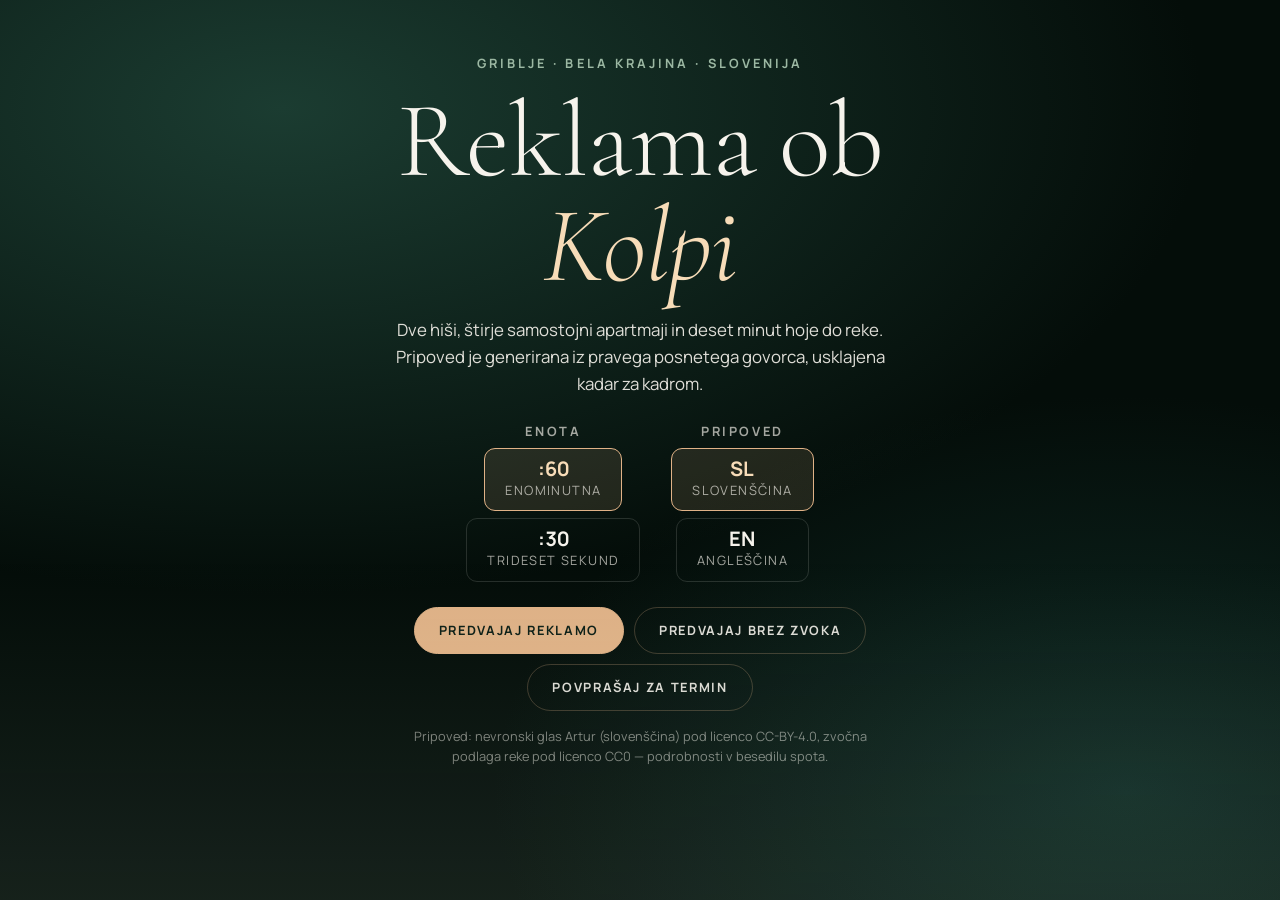
==== zgodba.html @ 3177053d "Začetni posnetek strani in filmskega reza Stran in rez sta doslej obstajala samo na disku, brez možn" ====
<!doctype html>
<html lang="sl">
<head>
<meta charset="utf-8">
<meta name="viewport" content="width=device-width,initial-scale=1,viewport-fit=cover">
<title>River Kolpa Apartments — reklama ob Kolpi</title>
<meta name="description" content="Filmska reklama z glasovno pripovedjo: dve hiši v Gribljah, štirje samostojni apartmaji in reka Kolpa. Predvaja se iz istega časovnega lista kot izreženi MP4.">
<meta name="theme-color" content="#040d09">
<meta name="color-scheme" content="dark">
<meta name="author" content="Majda Pezdirc">
<meta property="og:type" content="website">
<meta property="og:site_name" content="River Kolpa Apartments">
<meta property="og:locale" content="sl_SI">
<meta property="og:title" content="Reklama ob Kolpi — dve hiši, štirje apartmaji">
<meta property="og:description" content="Filmska reklama z glasovno pripovedjo, usklajena kadar za kadrom. Isti časovni list kot izreženi MP4.">
<meta property="og:image" content="/assets/deljena-1200x630.jpg">
<meta property="og:image:width" content="1200">
<meta property="og:image:height" content="630">
<meta property="og:image:alt" content="Travnik z lesenimi ležalniki pred hišo v Gribljah, v ozadju bregovi Bele krajine.">
<meta name="twitter:card" content="summary_large_image">
<link rel="icon" href="data:image/svg+xml,%3Csvg xmlns='http://www.w3.org/2000/svg' viewBox='0 0 32 32'%3E%3Crect width='32' height='32' rx='7' fill='%23040d09'/%3E%3Cpath d='M4 20c4-4 6 2 10-2s6 2 10-2 4 2 4 0' stroke='%23e0b287' stroke-width='2.4' fill='none' stroke-linecap='round'/%3E%3Cpath d='M4 26c4-4 6 2 10-2s6 2 10-2 4 2 4 0' stroke='%237f9b85' stroke-width='2.4' fill='none' stroke-linecap='round'/%3e%3c/svg%3E">
<link rel="preload" href="fonts/manrope-latin-938c6e80.woff2" as="font" type="font/woff2" crossorigin>
<link rel="preload" href="fonts/cormorant-garamond-latin-c47ff128.woff2" as="font" type="font/woff2" crossorigin>
<link rel="preload" as="image" href="assets/poster.webp" fetchpriority="high">
<link rel="stylesheet" href="fonts.css">
<link rel="stylesheet" href="zgodba.css">
</head>
<body>
<a class="skip" href="#transport">Preskoči na upravljanje predvajanja</a>

<!-- PLATNO: vsi kadri ene enote so zloženi drug nad drugim; ura jih razkriva z rezom. -->
<div class="platno" id="platno" aria-hidden="true"></div>

<div class="zrno" id="zrno" aria-hidden="true"></div>
<div class="crni" id="crni" aria-hidden="true"></div>
<div class="reznica" id="reznica" aria-hidden="true">
  <svg viewBox="0 0 22 44" preserveAspectRatio="none" focusable="false">
    <path d="M11 0v44" stroke="currentColor" stroke-width="1.2" opacity=".55"/>
    <path d="M11 8c-5 3-5 7 0 10s5 7 0 10" stroke="currentColor" stroke-width="2" fill="none" stroke-linecap="round"/>
  </svg>
</div>

<!-- VARNOSTNE ČRTICE: kot na monitorski mizi — naslovna in akcijska varna cona. -->
<div class="varnost" id="varnost" aria-hidden="true">
  <span class="v-naslov"></span><span class="v-akcija"></span>
  <b class="v-oznaka v-z">naslovna cona</b><b class="v-oznaka v-s">akcijska cona</b>
</div>

<header class="klapa" id="klapa">
  <span class="klapa-značka" aria-hidden="true">
    <svg viewBox="0 0 32 32" fill="none"><path d="M2 21c4-4 6 2 10-2s6 2 10-2 6 2 8 0" stroke="currentColor" stroke-width="2" stroke-linecap="round"/><path d="M2 27c4-4 6 2 10-2s6 2 10-2 6 2 8 0" stroke="currentColor" stroke-width="2" stroke-linecap="round" opacity=".5"/><path d="M16 3l4.5 9h-9L16 3z" fill="currentColor" opacity=".9"/></svg>
  </span>
  <span class="klapa-t">RKA · <i id="klapa-delo">reklama ob Kolpi</i></span>
  <span class="klapa-meta"><b id="klapa-kader">k01</b><span id="klapa-stevec">/22</span> · <b id="klapa-pog">Voda</b> · <span id="klapa-ura">00:00:00:00</span></span>
  <a class="klapa-dom" href="index.html">‹ Na spletno stran</a>
</header>

<main class="napisi" id="napisi" aria-live="off"></main>

<!-- Pripoved je zvočna, naslovi pa jezikovno slepi. Zato je tu pravi
     <track kind="captions"> iz istih datotek .vtt, iz katerih je podnapis zapečen v
     izvožene spotte. Vidna crta riše iste cue-je, a le, kadar si jo obiskovalec
     zaželi. -->
<p class="podnapis" id="podnapis" aria-live="polite" aria-atomic="true"></p>
<audio id="zvok" preload="auto">
  <track id="podnapisSled" kind="captions" label="Slovenščina" srclang="sl">
</audio>

<nav class="transport" id="transport" aria-label="Upravljanje predvajanja">
  <div class="tp-skupina">
    <button class="tp tp-gl" id="gumbUstavi" aria-label="Ustavi predvajanje">
      <svg viewBox="0 0 24 24" fill="none" aria-hidden="true"><path d="M8 5h3v14H8zM13 5h3v14h-3z" fill="currentColor"/></svg>
    </button>
    <button class="tp" id="gumbNazaj" aria-label="Prejšnji kader"><svg viewBox="0 0 24 24" fill="none" aria-hidden="true"><path d="M18 6l-8 6 8 6V6zM7 6v12" stroke="currentColor" stroke-width="1.8" stroke-linejoin="round"/></svg></button>
    <button class="tp" id="gumbNaprej" aria-label="Naslednji kader"><svg viewBox="0 0 24 24" fill="none" aria-hidden="true"><path d="M6 6l8 6-8 6V6zM17 6v12" stroke="currentColor" stroke-width="1.8" stroke-linejoin="round"/></svg></button>
  </div>

  <div class="trak" id="trak" role="slider" tabindex="0" aria-label="Časovna premica"
       aria-valuemin="0" aria-valuemax="60" aria-valuenow="0" aria-valuetext="0 sekund od 60">
    <div class="trak-polje"><i class="trak-zapolni" id="trakZapolni"></i><i class="trak-kaza" id="trakKaza"></i></div>
    <div class="trak-zobi" id="trakZobi" aria-hidden="true"></div>
  </div>

  <span class="tp-cas" id="tpCas">00:00 / 01:00</span>

  <div class="tp-skupina" role="group" aria-label="Različica spota">
    <button class="tp tp-izb" id="gumb60" aria-pressed="true">:60</button>
    <button class="tp tp-izb" id="gumb30" aria-pressed="false">:30</button>
    <button class="tp tp-izb" id="gumbJezik" aria-pressed="true" title="Jezik pripovedi">SL</button>
    <button class="tp tp-izb" id="gumbZvuk" aria-pressed="true" title="Pripoved in zvočna podlaga">Zvok</button>
  </div>

  <div class="tp-skupina" role="group" aria-label="Pogled">
    <button class="tp tp-bes" id="gumbTekst">Besedilo</button>
    <button class="tp tp-bes" id="gumbPodnapisi" aria-pressed="false">Podnapisi</button>
    <button class="tp tp-bes" id="gumbVarnost" aria-pressed="false">Varna cona</button>
    <button class="tp tp-bes" id="gumbCelost" aria-label="Celozaslonski način">Cel zaslon</button>
  </div>
</nav>

<p class="tipka" id="tipka" aria-hidden="true">presledek predvajaj · ← → kader · , . enota · F cel zaslon · T besedilo · P podnapisi · V varna cona</p>

<!-- VRATA: brskalnik prepove samodejno predvajanje s zvokom, zato se film začne na dotik. -->
<section class="vrata" id="vrata">
  <div class="v-notranji">
    <p class="vr-eyebrow">Griblje · Bela krajina · Slovenija</p>
    <h1 class="vr-naslov">Reklama ob <em>Kolpi</em></h1>
    <p class="vr-lede">Dve hiši, štirje samostojni apartmaji in deset minut hoje do reke.
      Pripoved je generirana iz pravega posnetega govorca, usklajena kadar za kadrom.</p>
    <div class="vr-izb">
      <div class="vr-skupina" role="group" aria-label="Dolžina reklame">
        <span class="vr-oznaka">Enota</span>
        <button class="vr-gumb" id="v60" aria-pressed="true"><b>:60</b><i>Enominutna</i></button>
        <button class="vr-gumb" id="v30" aria-pressed="false"><b>:30</b><i>Trideset sekund</i></button>
      </div>
      <div class="vr-skupina" role="group" aria-label="Jezik pripovedi">
        <span class="vr-oznaka">Pripoved</span>
        <button class="vr-gumb" id="vSl" aria-pressed="true"><b>SL</b><i>Slovenščina</i></button>
        <button class="vr-gumb" id="vEn" aria-pressed="false"><b>EN</b><i>Angleščina</i></button>
      </div>
    </div>
    <div class="vr-ukazi">
      <button class="gumb gumb-polni" id="vPredvajaj">Predvajaj reklamo</button>
      <button class="gumb" id="vBrezZvoka">Predvajaj brez zvoka</button>
      <a class="gumb" href="index.html">Povprašaj za termin</a>
    </div>
    <!-- Kadri, ura in zvok pridejo iz zgodba.js: brez JavaScripta gumbi molčijo.
         To je treba povedati, sicer stran deluje kot pokvarjena, ne kot nedostopna. -->
    <noscript><p class="vr-opomba">Reklamo zažene JavaScript, zato gumbi brez njega
      ne odzivajo. Podatki o hišah in kontakt so na
      <a href="index.html">glavni strani</a>.</p></noscript>
    <p class="vr-opomba" id="vOpomba">Pripoved: nevronski glas Artur (slovenščina) pod licenco CC-BY-4.0,
      zvočna podlaga reke pod licenco CC0 — podrobnosti v besedilu spota.</p>
  </div>
</section>

<!-- BESEDILO: filmski list v berljivi obliki — zamenja celoten pogled, ne leži čez njega. -->
<section class="besedilo" id="besedilo" hidden>
  <button class="back" id="gumbNazajFilm">‹ Nazaj na film</button>
  <div class="bes-notranji" id="besNotranji"></div>
</section>

<!-- ZAKLJUČEK: ko se enota konča, film zamenja končna plošča — ostane številka. -->
<section class="konec" id="konec" hidden>
  <div class="k-notranji">
    <p class="k-one" id="kOne">Konec enominutne reklame. Ostane številka.</p>
    <p class="k-blagovna">River Kolpa Apartments</p>
    <a class="k-tel" id="kTel" href="tel:+38640858732">040 858 732</a>
    <p class="k-pod">Griblje 70 · Griblje 30 b · neposredno brez provizije</p>
    <div class="k-cta">
      <button class="gumb gumb-polni" id="kPonovi">Predvajaj znova</button>
      <a class="gumb" href="index.html">Povprašaj za termin</a>
      <button class="gumb" id="kBesedilo">Besedilo spota</button>
    </div>
  </div>
</section>

<script src="zgodba.js"></script>
</body>
</html>
---- fonts.css ----
@font-face{font-family:"Cormorant Garamond";font-style:italic;font-weight:300 700;font-display:swap;src:url("fonts/cormorant-garamond-it-latin-ext-61d59919.woff2") format("woff2");unicode-range:U+0100-02BA, U+02BD-02C5, U+02C7-02CC, U+02CE-02D7, U+02DD-02FF, U+0304, U+0308, U+0329, U+1D00-1DBF, U+1E00-1E9F, U+1EF2-1EFF, U+2020, U+20A0-20AB, U+20AD-20C4, U+2113, U+2C60-2C7F, U+A720-A7FF;}
@font-face{font-family:"Cormorant Garamond";font-style:italic;font-weight:300 700;font-display:swap;src:url("fonts/cormorant-garamond-it-latin-3e2c4175.woff2") format("woff2");unicode-range:U+0000-00FF, U+0131, U+0152-0153, U+02BB-02BC, U+02C6, U+02DA, U+02DC, U+0304, U+0308, U+0329, U+2000-206F, U+20AC, U+2122, U+2191, U+2193, U+2212, U+2215, U+FEFF, U+FFFD;}
@font-face{font-family:"Cormorant Garamond";font-style:normal;font-weight:300 700;font-display:swap;src:url("fonts/cormorant-garamond-latin-ext-acc46a2a.woff2") format("woff2");unicode-range:U+0100-02BA, U+02BD-02C5, U+02C7-02CC, U+02CE-02D7, U+02DD-02FF, U+0304, U+0308, U+0329, U+1D00-1DBF, U+1E00-1E9F, U+1EF2-1EFF, U+2020, U+20A0-20AB, U+20AD-20C4, U+2113, U+2C60-2C7F, U+A720-A7FF;}
@font-face{font-family:"Cormorant Garamond";font-style:normal;font-weight:300 700;font-display:swap;src:url("fonts/cormorant-garamond-latin-c47ff128.woff2") format("woff2");unicode-range:U+0000-00FF, U+0131, U+0152-0153, U+02BB-02BC, U+02C6, U+02DA, U+02DC, U+0304, U+0308, U+0329, U+2000-206F, U+20AC, U+2122, U+2191, U+2193, U+2212, U+2215, U+FEFF, U+FFFD;}
@font-face{font-family:"Manrope";font-style:normal;font-weight:300 700;font-display:swap;src:url("fonts/manrope-latin-ext-6d36d5bd.woff2") format("woff2");unicode-range:U+0100-02BA, U+02BD-02C5, U+02C7-02CC, U+02CE-02D7, U+02DD-02FF, U+0304, U+0308, U+0329, U+1D00-1DBF, U+1E00-1E9F, U+1EF2-1EFF, U+2020, U+20A0-20AB, U+20AD-20C4, U+2113, U+2C60-2C7F, U+A720-A7FF;}
@font-face{font-family:"Manrope";font-style:normal;font-weight:300 700;font-display:swap;src:url("fonts/manrope-latin-938c6e80.woff2") format("woff2");unicode-range:U+0000-00FF, U+0131, U+0152-0153, U+02BB-02BC, U+02C6, U+02DA, U+02DC, U+0304, U+0308, U+0329, U+2000-206F, U+20AC, U+2122, U+2191, U+2193, U+2212, U+2215, U+FEFF, U+FFFD;}
---- zgodba.css ----
/* River Kolpa Apartments — filmska platna.
   Pravila, ki držijo celotno datoteko:
   1. Zaslon se ne drsi. Vse je na eni strani, zloženo v plasti.
   2. Temni plasti samo toliko, kolikor jih potrebuje besedilo — ne več.
   3. En sam odločen gest: rez, ki se pripelje z vodno črto. Vse ostalo je tiho. */

:root{
  --ink:#040d09; --pine:#0f2a24; --moss:#1b3c31;
  --sage:#9cb8a3; --sand:#e0b287; --sand-hi:#f7dcb8; --paper:#f4efe6;
  --tx:#f6f3ec; --tx-dim:rgba(246,243,236,.9); --tx-faint:rgba(246,243,236,.66);
  --line:rgba(224,178,135,.26); --line-soft:rgba(246,243,236,.14);
  --r:13px;
  /* tipografija platna: naslov veže se na višino zaslona, ne le na širino */
  --t-naslov:clamp(21px, min(4.1vw, 8.4svh), 62px);
  --t-pod:clamp(12px, min(1.32vw, 2.5svh), 19px);
  --t-ozn:clamp(9.5px, min(1vw, 1.9svh), 13px);
  --rob-x:clamp(18px, 4.6vw, 76px);
  /* Naslovi morajo stati znotraj naslovne varne cone (10 % z vsake strani),
     chrome (klapa, transport) sme biti bližje robu. */
  --rob-t:clamp(18px, 10vw, 170px);
  --rob-z:clamp(30px, 5svh, 62px);
  --rob-s:clamp(58px, 11.4svh, 132px);
  --senca:0 2px 22px rgba(0,0,0,.55);
  --bladjenje:.42s cubic-bezier(.22,.61,.36,1);
}

*,*::before,*::after{box-sizing:border-box}
html,body{height:100%;margin:0}
html{overflow:hidden}
body{
  background:var(--ink); color:var(--tx); overflow:hidden; overscroll-behavior:none;
  font:400 clamp(13px,.94vw,16px)/1.5 Manrope,"Segoe UI",system-ui,sans-serif;
  -webkit-font-smoothing:antialiased; text-rendering:optimizeLegibility;
}
img,video{display:block;border:0}
button{font:inherit;color:inherit;background:none;border:0;padding:0;cursor:pointer}
a{color:inherit;text-decoration:none}
h1,h2,h3,p,ul,figure{margin:0}
ul{padding:0;list-style:none}
:focus-visible{outline:2px solid var(--sand);outline-offset:3px;border-radius:6px}
[hidden]{display:none !important}

.skip{position:absolute;width:1px;height:1px;overflow:hidden;clip-path:inset(50%)}
.skip:focus{position:fixed;top:12px;left:12px;width:auto;height:auto;clip-path:none;z-index:120;
  background:var(--sand);color:#10241b;padding:10px 16px;border-radius:99px;font-weight:700}

/* ---------- PLATNO ---------- */
.platno{position:fixed;inset:0;background:#020805;overflow:hidden}
.kader{position:absolute;inset:0;overflow:hidden;clip-path:inset(0 100% 0 0);
  transform:translateZ(0);will-change:clip-path;background:#020805}
.kader.vidno{clip-path:inset(0 0 0 0)}
.kader.skrit{visibility:hidden}
.k-v{position:absolute;inset:-8%;width:116%;height:116%;will-change:transform}
.k-v img,.k-v video{width:100%;height:100%;object-fit:cover}
/* barva kadra: rahlo toplejša, da se ne zdi zaslona iz nadzorne mize */
.k-v::after{content:"";position:absolute;inset:0;
  background:radial-gradient(120% 92% at 50% 42%,rgba(255,214,164,.06),transparent 62%);
  mix-blend-mode:screen}
/* en sam zatemnitev: spodaj in na levi, kjer stoji besedilo */
.kader::before{content:"";position:absolute;inset:0;z-index:2;pointer-events:none;
  background:linear-gradient(to top,rgba(3,10,7,.80) 0%,rgba(3,10,7,.44) 22%,
    rgba(3,10,7,0) 46%),linear-gradient(to right,rgba(3,10,7,.44),rgba(3,10,7,0) 46%)}
.kader.sid-desno::before{background:linear-gradient(to top,rgba(3,10,7,.80) 0%,rgba(3,10,7,.44) 22%,
    rgba(3,10,7,0) 46%),linear-gradient(to left,rgba(3,10,7,.44),rgba(3,10,7,0) 46%)}
.kader.sid-sredini::before{background:radial-gradient(120% 100% at 50% 50%,
    rgba(3,10,7,.30) 8%,rgba(3,10,7,.72) 78%)}
/* končna plošča je že sama zatemnjena; dodatna plast bi jo udrla */
.kader.zakljucek::before{display:none}

/* ---------- ZAKLJUČNA PLOŠČA KADRA (zunanja, brez fotografije) ---------- */
.k-konec{position:absolute;inset:0;display:grid;place-content:center;gap:clamp(10px,2svh,22px);
  padding:var(--rob-z) var(--rob-x);text-align:center;
  background:
    radial-gradient(110% 80% at 50% 8%,rgba(27,60,49,.9),transparent 70%),
    linear-gradient(180deg,#061410,#020805 70%)}
.k-konec .k-one-b{font:700 clamp(30px,min(6.6vw,13svh),96px)/1 Manrope;
  color:var(--tx);letter-spacing:-.02em;font-variant-numeric:tabular-nums}
.k-konec .k-one-t{font:300 italic clamp(22px,min(3.4vw,7svh),52px)/1.15 "Cormorant Garamond",Georgia,serif;
  color:var(--sand-hi);letter-spacing:.005em}
.k-konec .k-one-govor{font:300 italic clamp(15px,min(1.9vw,3.6svh),26px)/1.3 "Cormorant Garamond",Georgia,serif;
  color:var(--sage);max-width:34ch;margin-inline:auto}
.k-konec .k-one-p{font-size:var(--t-pod);color:var(--tx-faint);letter-spacing:.03em}
.k-konec ul{display:flex;flex-wrap:wrap;gap:8px 10px;justify-content:center}
.k-konec li{border:1px solid var(--line);border-radius:99px;padding:7px 14px;
  font-size:var(--t-ozn);font-weight:600;letter-spacing:.09em;text-transform:uppercase;color:var(--sand-hi)}

/* ---------- REZ: signatura strani ---------- */
.reznica{position:fixed;top:0;bottom:0;width:26px;left:-40px;z-index:7;pointer-events:none;
  color:var(--sand-hi);opacity:0;filter:drop-shadow(0 0 10px rgba(247,220,184,.5))}
.reznica svg{width:100%;height:100%}
/* črni ugriz ob menjavi poglavja */
.crni{position:fixed;inset:0;z-index:8;background:#020805;opacity:0;pointer-events:none}
/* zrnatost: le toliko, da platno ni videti kot datoteka PNG */
.zrno{position:fixed;inset:-50%;z-index:6;pointer-events:none;opacity:.055;mix-blend-mode:overlay;
  background-image:url("data:image/svg+xml,%3Csvg xmlns='http://www.w3.org/2000/svg' width='140' height='140'%3E%3Cfilter id='n'%3E%3CfeTurbulence type='fractalNoise' baseFrequency='.82' numOctaves='3'/%3E%3C/filter%3E%3Crect width='140' height='140' filter='url(%23n)'/%3E%3C/svg%3E")}

/* ---------- VARNOSTNE ČRTICE ---------- */
.varnost{position:fixed;inset:0;z-index:9;pointer-events:none;opacity:0;transition:opacity .2s}
.varnost.on{opacity:1}
.v-naslov,.v-akcija{position:absolute;border:1px dashed rgba(247,220,184,.5)}
/* Akcijska varna cona je zunanji okvir (93 % x 90 %), naslovna notranji (80 % x 80 %),
   po EBU R 95 — besedilo sme stati samo znotraj naslovne. */
.v-akcija{inset:5% 3.5%;border-color:rgba(156,184,163,.6)}
.v-naslov{inset:10%}
.v-oznaka{position:absolute;left:16%;font:700 10px/1 Manrope;letter-spacing:.16em;
  text-transform:uppercase;color:var(--sand-hi);background:rgba(4,13,9,.72);padding:3px 7px;border-radius:4px}
.v-z{top:calc(10% - 8px)} .v-s{bottom:calc(5% - 9px)}

/* ---------- KLAPA (glava) ---------- */
.klapa{position:fixed;top:0;left:0;right:0;z-index:30;display:flex;align-items:center;
  gap:clamp(10px,1.5vw,22px);padding:clamp(10px,1.7svh,20px) var(--rob-x);
  font-size:var(--t-ozn);letter-spacing:.13em;text-transform:uppercase;font-weight:600;
  background:linear-gradient(to bottom,rgba(2,8,5,.72),rgba(2,8,5,0));color:var(--tx-faint)}
.klapa-značka{width:20px;height:20px;color:var(--sand);flex:none}
.klapa-značka svg{width:100%;height:100%}
.klapa-t{color:var(--tx-dim);white-space:nowrap;overflow:hidden;text-overflow:ellipsis}
.klapa-t i{font-style:normal;color:var(--sand-hi)}
.klapa-meta{margin-left:auto;font-variant-numeric:tabular-nums;color:var(--tx-faint);white-space:nowrap}
.klapa-meta b{color:var(--sand-hi);font-weight:700}
.klapa-dom{border:1px solid var(--line);border-radius:99px;padding:6px 13px;color:var(--tx-dim);
  transition:border-color .2s,color .2s;white-space:nowrap}
.klapa-dom:hover{border-color:var(--sand);color:var(--sand-hi)}

/* ---------- NAPISI (naslovni sloj) ---------- */
.napisi{position:fixed;z-index:20;left:var(--rob-t);right:var(--rob-t);
  bottom:var(--rob-s);pointer-events:none;display:grid}
/* Podnapis se zabrisi iz virtualnega casa v zgodba.js, ne iz CSS prehoda —
   stran in izvozen MP4 morata biti okvir za okvirjem enaka. */
.napis{position:absolute;left:0;right:0;bottom:0;opacity:0;visibility:hidden;
  will-change:opacity,transform}
.napis.vidno{visibility:visible}
.napis.sid-desno{text-align:right}
.napis.sid-sredini{text-align:center}
.n-eyebrow{font-size:var(--t-ozn);font-weight:700;letter-spacing:.2em;text-transform:uppercase;
  color:var(--sand);margin-bottom:clamp(6px,1.2svh,13px);text-shadow:var(--senca)}
.n-naslov{font:300 italic var(--t-naslov)/1.06 "Cormorant Garamond",Georgia,serif;
  color:var(--tx);letter-spacing:.004em;max-width:22ch;text-shadow:var(--senca);
  text-wrap:balance}
.napis.sid-desno .n-naslov{margin-left:auto}
.napis.sid-sredini .n-naslov{margin-inline:auto}
.n-pod{margin-top:clamp(5px,1svh,12px);font-size:var(--t-pod);color:var(--tx-dim);
  letter-spacing:.035em;text-shadow:var(--senca)}
.n-znacke{margin-top:clamp(8px,1.4svh,16px);display:flex;gap:8px;flex-wrap:wrap}
.napis.sid-desno .n-znacke{justify-content:flex-end}
.napis.sid-sredini .n-znacke{justify-content:center}
.n-znacke span{border:1px solid var(--line);border-radius:99px;padding:6px 12px;
  font-size:var(--t-ozn);font-weight:700;letter-spacing:.1em;text-transform:uppercase;
  color:var(--sand-hi);background:rgba(4,13,9,.42);text-shadow:none}
/* Naslov kadra je hkrati podnapis: zasnovan napis in izgovorjena vrstica sta isto
   besedilo, zato zvok in platno ne tekmujeta za pozornost. */

/* ---------- PODNAPISI (dovoljeni, ne samoumevni) ---------- */
/* Crta je opt-in: zasnova spota že ima svoj napis, podnapis pa dodaja besedo za
   besedo, kot jo izgovori pripoved. Ko je prižgan, zasnovani napis skači za eno
   vrsto navzgor, da se ne prekrijeta. */
.podnapis{display:none;position:fixed;z-index:21;left:var(--rob-x);right:var(--rob-x);
  bottom:var(--rob-s);margin-inline:auto;max-width:52ch;pointer-events:none;
  font-size:var(--t-pod);line-height:1.35;letter-spacing:.02em;text-align:center;
  color:var(--tx);text-shadow:var(--senca);text-wrap:balance}
body.podnapisi-on .podnapis{display:block;background:rgba(4,13,9,.72);
  padding:7px 13px;border-radius:7px}
body.podnapisi-on .napisi{bottom:calc(var(--rob-s) + var(--t-pod) * 2.3)}

/* ---------- TRANSPORT ---------- */
.transport{position:fixed;z-index:30;left:0;right:0;bottom:0;display:flex;align-items:center;
  gap:clamp(8px,1.1vw,16px);padding:clamp(9px,1.5svh,16px) var(--rob-x);
  background:linear-gradient(to top,rgba(2,8,5,.88) 40%,rgba(2,8,5,0))}
.tp-skupina{display:flex;align-items:center;gap:6px;flex:none}
.tp{width:34px;height:34px;border-radius:9px;display:grid;place-content:center;flex:none;
  color:var(--tx-dim);border:1px solid transparent;transition:background .18s,color .18s,border-color .18s}
.tp svg{width:19px;height:19px}
.tp:hover{background:rgba(246,243,236,.09);color:var(--tx)}
.tp-gl{background:var(--sand);color:#0c1e16}
.tp-gl:hover{background:var(--sand-hi);color:#0c1e16}
.tp-izb,.tp-bes{width:auto;height:30px;padding:0 12px;border-radius:99px;
  font-size:var(--t-ozn);font-weight:700;letter-spacing:.12em;text-transform:uppercase;
  border:1px solid var(--line-soft);color:var(--tx-faint)}
.tp-izb[aria-pressed="true"],.tp-bes[aria-pressed="true"]{
  border-color:var(--sand);color:var(--sand-hi);background:rgba(224,178,135,.12)}
.tp-cas{font-variant-numeric:tabular-nums;font-size:var(--t-ozn);font-weight:600;
  letter-spacing:.1em;color:var(--tx-faint);flex:none;min-width:8ch;text-align:center}

.trak{flex:1 1 140px;min-width:90px;height:34px;display:grid;align-content:center;cursor:pointer;
  border-radius:8px;padding:0 4px}
.trak-polje{position:relative;height:3px;border-radius:99px;background:rgba(246,243,236,.18)}
.trak-zapolni{position:absolute;inset:0 auto 0 0;width:0;border-radius:99px;background:var(--sand)}
.trak-kaza{position:absolute;top:50%;left:0;width:11px;height:11px;margin:-5.5px 0 0 -5.5px;
  border-radius:50%;background:var(--sand-hi);box-shadow:0 0 0 3px rgba(224,178,135,.22)}
.trak-zobi{position:relative;height:8px;margin-top:-11px;pointer-events:none}
.trak-zobi i{position:absolute;top:0;width:1px;height:6px;background:var(--line);opacity:.85}
.trak:focus-visible .trak-polje{outline:2px solid var(--sand);outline-offset:5px;border-radius:99px}

/* Namig tipk obstane v ozkem pasu med transportno vrsto in napisi:
   transport je vedno 2 x robovna + 34px visok, napisi se začnejo na --rob-s. */
.tipka{position:fixed;z-index:29;right:var(--rob-x);
  bottom:calc(clamp(9px,1.5svh,16px) * 2 + 42px);
  font-size:var(--t-ozn);letter-spacing:.12em;text-transform:uppercase;color:rgba(246,243,236,.42);
  pointer-events:none;text-align:right}

/* ---------- GUMBI (skupna oblika) ---------- */
.gumb{display:inline-flex;align-items:center;justify-content:center;gap:8px;
  border:1px solid var(--line);border-radius:99px;padding:13px 24px;
  font-size:clamp(12px,1vw,14px);font-weight:700;letter-spacing:.13em;text-transform:uppercase;
  color:var(--tx-dim);transition:border-color .2s,color .2s,background .2s,transform .2s}
.gumb:hover{border-color:var(--sand);color:var(--sand-hi);background:rgba(224,178,135,.08)}
.gumb:active{transform:translateY(1px)}
.gumb-polni{background:var(--sand);border-color:var(--sand);color:#0c1e16}
.gumb-polni:hover{background:var(--sand-hi);color:#0c1e16}

/* ---------- VRATA ---------- */
/* Vrata so fiksna čez cel zaslon, zato je bil overflow:hidden tihi rez: na
   nizkem oknu se vsebina ni zmogla prikazati in je spodnji rob — licenčna opomba
   — preprosto izginil za kontrole. Površina se zdaj zavrti, sredinjena pa ostane
   z avtomatskimi robovi, ne z align-content:center: slednji pri preveliki
   vsebini odtegne ZGORNJI rob, ki ga nato ni več mogoče priklicati. */
.vrata{position:fixed;inset:0;z-index:60;display:grid;
  padding:clamp(20px,4svh,48px) var(--rob-x);overflow:auto;
  background:radial-gradient(120% 90% at 22% 12%,#1b3c31,transparent 60%),
             radial-gradient(90% 80% at 88% 88%,#0f2a24,transparent 55%),#040d09}
.vrata::after{content:"";position:fixed;inset:auto 0 0;height:38%;
  background:linear-gradient(to top,rgba(156,184,163,.12),transparent);pointer-events:none}
.v-notranji{position:relative;margin:auto;max-width:74ch;text-align:center;display:grid;gap:clamp(11px,1.8svh,20px);
  justify-items:center}
.vr-eyebrow{font-size:var(--t-ozn);font-weight:700;letter-spacing:.24em;text-transform:uppercase;color:var(--sage)}
/* 13svh, ne 17: na 1280 x 720 je naslov z 17 zasel v visino potisnil celoten
   kader vrat čez spodnjo varno cono, da je licenčna opomba zašla pod kontrole. */
.vr-naslov{font:300 clamp(38px,min(8.4vw,13svh),120px)/.98 "Cormorant Garamond",Georgia,serif;
  color:var(--tx);letter-spacing:-.012em}
.vr-naslov em{font-style:italic;color:var(--sand-hi)}
.vr-lede{font-size:var(--t-pod);color:var(--tx-dim);max-width:52ch;line-height:1.6}
.vr-izb{display:flex;gap:clamp(14px,2.4vw,34px);flex-wrap:wrap;justify-content:center;
  margin-top:clamp(4px,1svh,10px)}
.vr-skupina{display:grid;gap:7px;justify-items:center}
.vr-oznaka{font-size:var(--t-ozn);font-weight:700;letter-spacing:.2em;text-transform:uppercase;color:var(--tx-faint)}
.vr-gumb{display:grid;gap:2px;padding:10px 20px;border:1px solid var(--line-soft);border-radius:11px;
  min-width:130px;transition:border-color .2s,background .2s}
.vr-gumb b{font:700 20px/1 Manrope;color:var(--tx);font-variant-numeric:tabular-nums}
.vr-gumb i{font-style:normal;font-size:var(--t-ozn);letter-spacing:.11em;text-transform:uppercase;color:var(--tx-faint)}
.vr-gumb[aria-pressed="true"]{border-color:var(--sand);background:rgba(224,178,135,.13)}
.vr-gumb[aria-pressed="true"] b{color:var(--sand-hi)}
.vr-ukazi{display:flex;gap:10px;flex-wrap:wrap;justify-content:center;margin-top:clamp(4px,1svh,10px)}
.vr-opomba{font-size:var(--t-ozn);color:rgba(246,243,236,.5);max-width:60ch;line-height:1.5}
/* Splošni a podeduje barvo in nima podčrtaja, zato bi bila povezava v opombi
   nevidna kot povezava. Brez JavaScripta je edina izhod, zato mora biti viden. */
.vr-opomba a{color:var(--sand);text-decoration:underline;text-underline-offset:3px}
.vrata.bliski{opacity:0;transition:opacity .5s;pointer-events:none}

/* ---------- BESEDILO (zamenja film, ne leži čez njega) ---------- */
.besedilo{position:fixed;inset:0;z-index:55;overflow:auto;overscroll-behavior:contain;
  background:linear-gradient(180deg,#071610,#020805 42%);padding:clamp(52px,7svh,84px) var(--rob-x) 8vh}
.back{position:fixed;top:14px;left:var(--rob-x);z-index:56;border:1px solid var(--line);
  border-radius:99px;padding:9px 17px;font-size:var(--t-ozn);font-weight:700;letter-spacing:.13em;
  text-transform:uppercase;color:var(--sand-hi);background:rgba(4,13,9,.86)}
.bes-notranji{max-width:78ch;margin-inline:auto;display:grid;gap:clamp(16px,2.4svh,26px)}
.bes-glava{display:grid;gap:6px}
.bes-glava h2{font:300 clamp(26px,3.6vw,52px)/1.1 "Cormorant Garamond",Georgia,serif;color:var(--tx)}
.bes-glava p{font-size:var(--t-pod);color:var(--tx-faint)}
.bes-poglavje{display:flex;align-items:baseline;gap:12px;padding-top:clamp(10px,1.6svh,18px);
  border-top:1px solid var(--line-soft);font-size:var(--t-ozn);font-weight:700;letter-spacing:.2em;
  text-transform:uppercase;color:var(--sage)}
.bes-poglavje span{margin-left:auto;color:var(--tx-faint);font-variant-numeric:tabular-nums;letter-spacing:.08em}
.bes-vrstica{display:grid;grid-template-columns:8.6ch 1fr;gap:14px;align-items:baseline}
.bes-ura{font-variant-numeric:tabular-nums;font-size:var(--t-ozn);font-weight:700;letter-spacing:.06em;color:var(--sand)}
.bes-t{font:300 clamp(17px,1.9vw,27px)/1.34 "Cormorant Garamond",Georgia,serif;color:var(--tx)}
.bes-t i{display:block;font:400 clamp(11px,.95vw,14px)/1.5 Manrope;font-style:normal;
  color:var(--tx-faint);margin-top:3px;letter-spacing:.02em}
.bes-noga{border-top:1px solid var(--line-soft);padding-top:14px;font-size:var(--t-ozn);
  color:rgba(246,243,236,.55);line-height:1.6}
.bes-noga b{color:var(--tx-dim);font-weight:700}
.bes-noga p+p{margin-top:7px}
.bes-noga code{font-family:Consolas,"Courier New",monospace;color:var(--sand-hi)}

/* ---------- KONČNA PLOŠČA ---------- */
.konec{position:fixed;inset:0;z-index:50;display:grid;place-content:center;
  padding:clamp(20px,4svh,48px) var(--rob-x);text-align:center;
  background:radial-gradient(110% 86% at 50% 0%,#16382e,transparent 66%),#040d09}
.k-notranji{display:grid;gap:clamp(9px,1.5svh,17px);justify-items:center}
.k-one{font-size:var(--t-ozn);font-weight:700;letter-spacing:.22em;text-transform:uppercase;color:var(--sage)}
.k-blagovna{font:300 italic clamp(24px,min(3.6vw,7.4svh),54px)/1.1 "Cormorant Garamond",Georgia,serif;color:var(--tx)}
.k-tel{font:700 clamp(36px,min(8vw,15svh),110px)/1 Manrope;color:var(--sand-hi);
  letter-spacing:-.02em;font-variant-numeric:tabular-nums;text-shadow:0 8px 34px rgba(224,178,135,.2)}
.k-pod{font-size:var(--t-pod);color:var(--tx-faint);letter-spacing:.04em}
.k-cta{display:flex;gap:10px;flex-wrap:wrap;justify-content:center;margin-top:clamp(6px,1.2svh,14px)}

/* ---------- SPODNJA CONA ŽIVIH POVRŠIN ----------
   Vrata, končna plošča in panel z besedilom so fiksni čez cel zaslon, kontrolna
   vrstica pa leži NA NJIH. Kadar se plošča zloži, zadnji gumb ali licenčna
   opomba zaide pod pas gumbov in ga noben rob ne opozori: element je še vedno
   znotraj okna, samo prekrit je. Zato vsaka živa površina rezervira dno,
   izmerjeno iz transporta — in to samo živa, ker izvoznik transporta ne slika,
   premakniti kadra pa zaradi opreme predvajalnika ne sme. */
body:not(.render) .vrata,body:not(.render) .konec{
  padding-bottom:max(clamp(20px,4svh,48px),calc(var(--rob-s) + 14px))}
body:not(.render) .besedilo{
  padding-bottom:max(8vh,calc(var(--rob-s) + 14px))}

/* ---------- OZKO ZASLON: enota ostane cela, transport se zloži v dva niza ----------
   Odzivnost je vezana na pokončni videz okna, a samo to je premalo: ozko ležeče
   okno (npr. 560 x 400) je ravno tako ozko, a razmerja ne preseže. Zato še
   širina. Skupina gumbov se ovije znotraj sebe, sicer zadnji gumb "Cel zaslon"
   steče čez desni rob — transport je fiksen, dokument pa ne more drsiti, torej
   gumb preprosto izgine. Izmerjeno na 338 px: 33 px čez rob, na 320 px: 51 px. */
@media (max-aspect-ratio:4/5), (max-width:620px){
  /* --rob-s je tu ZAMRZNJENA vrednost, ne ugotovljena: pokončni izvoz odpre to
     stran v oknu 1080 x 1920 (rka-render.cjs:24), kar ustreza temu bloku, zato bi
     vsaka višja številka napis v že predanem MP4 dvignila za toliko pikslov,
     kolikor ga v njem ni. Vivo cono na zaslonu obiskovalca odreja poravnajRob() v
     zgodba.js, ki izmeri pravi transport in se pod body.render ne vname.
     Izmerjeno 2026-10-25: pri 175 px bi ponovni izvoz premaknil napis. */
  :root{--rob-s:clamp(96px,20svh,150px);--t-naslov:clamp(20px,min(6.6vw,5.4svh),40px)}
  .transport{flex-wrap:wrap;gap:6px}
  .tp-skupina{flex:0 1 auto;min-width:0;flex-wrap:wrap;justify-content:flex-end;gap:4px}
  .tp-izb,.tp-bes{padding:0 8px;letter-spacing:.06em}
  /* Premica gre nazaj k gumbom na prvo vrsto: vsiljen flex-basis:100% je
     transport potisnil na štiri vrstice, te pa na 320 px merijo 199 px — več kot
     je bila spodnja varna cona, so napisi sedli čez kontrole. Tri vrstice so
     zdaj 124 px, cona pa je izmerjena čez to, ne ugibana. */
  .trak{flex:1 1 120px}
  .tipka{display:none}
  .klapa-meta{display:none}
  /* Vrata se na 320 px niso več zmogla: izbira enote in pripovedi se zloži v
     štiri vrste gumbov, zgornji rob pa je bil prenizek, da bi vse skupaj s
     licenčno opombo ostalo nad kontrolami. Gumbi so zato bolj strnjeni, vrstice
     bližje skupaj — nič se ne skrije, ker vsaka trditev ostane na zaslonu. */
  .v-notranji{gap:clamp(8px,1.4svh,14px)}
  .vr-gumb{padding:8px 14px;min-width:112px}
  .vr-izb{gap:clamp(10px,3vw,18px)}
}
/* ---------- POKONČNI UVOZ 9:16 (samo izvoznik; živa stran se ne spremeni) ---------- */
/* Platno je visoko, viri pa široki: ostremu kadru ne more dati cele slike brez
   povečave čez mejo, ki jo je predelal že ležeči izvoz. Zato pas: fotografija je
   vedno isti pravokotnik — 108 % širok, da vodoravni premik Ken Burnsove gibanja
   ne razkrije roba — 54 % visok, pod njim temno polje za napis, za pasom pa
   zabarvano in zamegljeno nadaljevanje iste slike. Enako pri vsakem kadru, da se
   ob menjavi kader ne zruši v drug izraz. */
body.pokonci .k-v{inset:0;width:auto;height:auto}
body.pokonci .k-v::before{content:"";position:absolute;inset:-4%;
  background-image:linear-gradient(180deg,rgba(6,20,16,.52),rgba(2,8,5,.74)),var(--k-slika,none);
  background-size:cover;background-position:center;
  filter:blur(22px) brightness(.5) saturate(.8)}
body.pokonci .k-v img,body.pokonci .k-v video{position:absolute;left:-4%;bottom:40%;
  width:108%;height:54%;object-fit:cover;object-position:38% 50%;
  box-shadow:0 30px 80px 8px rgba(2,8,5,.9)}
body.pokonci .kader.sid-desno .k-v img,body.pokonci .kader.sid-desno .k-v video{object-position:62% 50%}
body.pokonci .kader.sid-sredini .k-v img,body.pokonci .kader.sid-sredini .k-v video{object-position:50% 50%}
/* Ležeči rez je zatemnel tudi levi rob, ker je tam besedilo čez sliko; pokončni
   ima napis na črnem polju, zato ostane samo spodnja zatemnitev. */
body.pokonci .kader::before{background:linear-gradient(to top,rgba(3,10,7,.70) 0%,
  rgba(3,10,7,.16) 26%,rgba(3,10,7,0) 44%)}
body.pokonci .napisi{bottom:clamp(64px,9svh,140px)}
body.pokonci{--t-naslov:clamp(44px,6.9vw,88px);--t-pod:clamp(17px,2.4vw,28px);
  --t-ozn:clamp(14px,1.8vw,21px);--rob-t:clamp(40px,7vw,96px)}
body.pokonci .n-naslov{max-width:14ch}

@media (max-width:640px){
  .klapa-t{font-size:10px}
  .tp-bes{padding:0 9px}
}

@media (prefers-reduced-motion:reduce){
  .tp,.gumb,.kader{transition-duration:.01ms !important}
  .zrno{display:none}
  .reznica{display:none}
}

/* Izvozni pogled: samo platno, brez predvajalnikove opreme. */
body.render .klapa,body.render .transport,body.render .tipka,
body.render .varnost,body.render .skip{display:none}
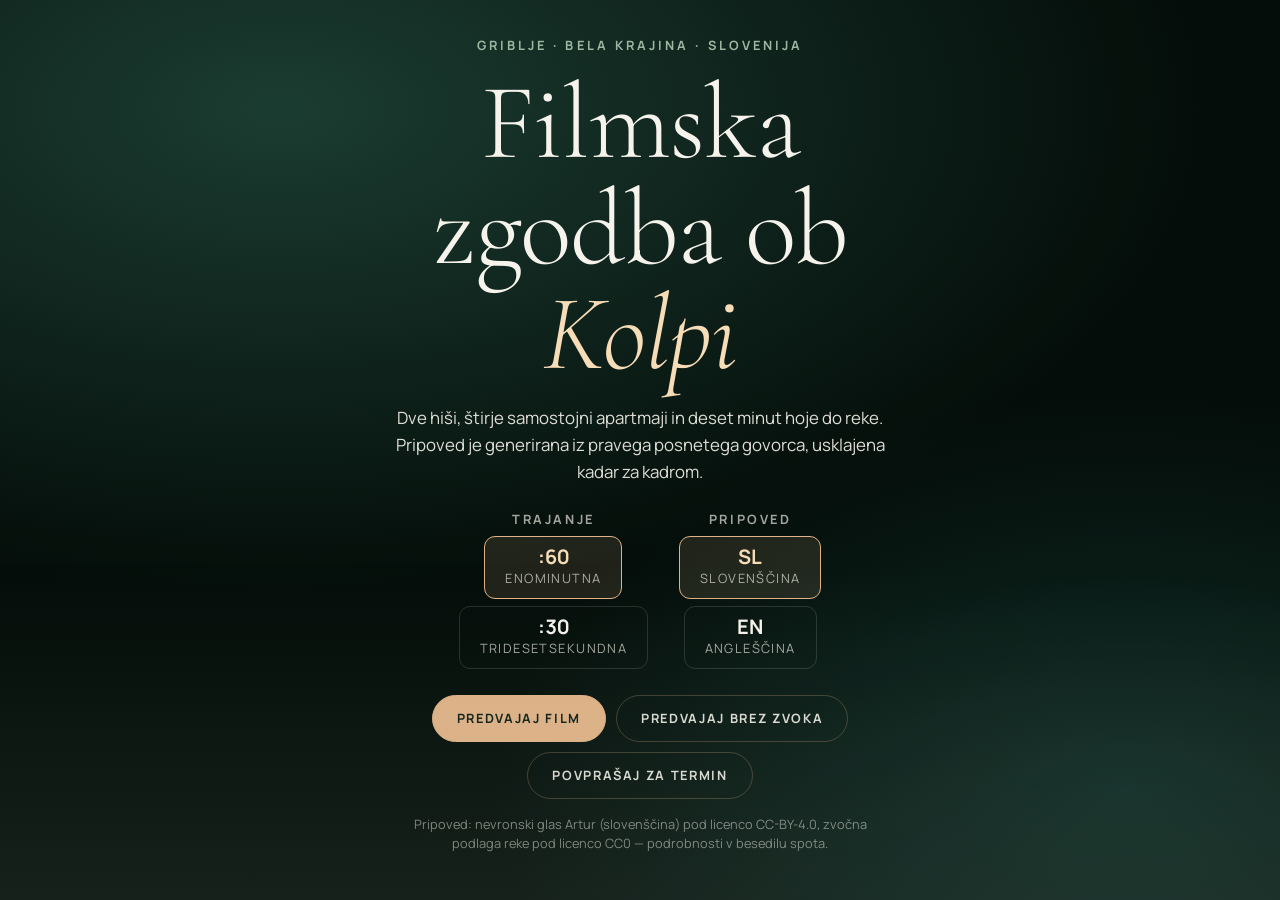
==== commit ebcdceeb: "Javne površine govorijo filmsko: Film, filmska zgodba, trajanje in rezi Beseda »reklama« je delovni " ====
--- a/zgodba.html
+++ b/zgodba.html
@@ -3,17 +3,19 @@
 <head>
 <meta charset="utf-8">
 <meta name="viewport" content="width=device-width,initial-scale=1,viewport-fit=cover">
-<title>River Kolpa Apartments — reklama ob Kolpi</title>
-<meta name="description" content="Filmska reklama z glasovno pripovedjo: dve hiši v Gribljah, štirje samostojni apartmaji in reka Kolpa. Predvaja se iz istega časovnega lista kot izreženi MP4.">
+<title>River Kolpa Apartments — filmska zgodba ob Kolpi</title>
+<link rel="canonical" href="https://robertpezdirc8-prog.github.io/riverkolpapartments/zgodba.html">
+<meta name="description" content="Filmska zgodba z glasovno pripovedjo: dve hiši v Gribljah, štirje samostojni apartmaji in reka Kolpa. Predvaja se iz istega časovnega lista kot izreženi MP4.">
 <meta name="theme-color" content="#040d09">
 <meta name="color-scheme" content="dark">
 <meta name="author" content="Majda Pezdirc">
 <meta property="og:type" content="website">
 <meta property="og:site_name" content="River Kolpa Apartments">
 <meta property="og:locale" content="sl_SI">
-<meta property="og:title" content="Reklama ob Kolpi — dve hiši, štirje apartmaji">
-<meta property="og:description" content="Filmska reklama z glasovno pripovedjo, usklajena kadar za kadrom. Isti časovni list kot izreženi MP4.">
-<meta property="og:image" content="/assets/deljena-1200x630.jpg">
+<meta property="og:url" content="https://robertpezdirc8-prog.github.io/riverkolpapartments/zgodba.html">
+<meta property="og:title" content="Filmska zgodba ob Kolpi — dve hiši, štirje apartmaji">
+<meta property="og:description" content="Filmska zgodba z glasovno pripovedjo, usklajena kadar za kadrom. Isti časovni list kot izreženi MP4.">
+<meta property="og:image" content="https://robertpezdirc8-prog.github.io/riverkolpapartments/assets/deljena-1200x630.jpg">
 <meta property="og:image:width" content="1200">
 <meta property="og:image:height" content="630">
 <meta property="og:image:alt" content="Travnik z lesenimi ležalniki pred hišo v Gribljah, v ozadju bregovi Bele krajine.">
@@ -50,7 +52,7 @@
   <span class="klapa-značka" aria-hidden="true">
     <svg viewBox="0 0 32 32" fill="none"><path d="M2 21c4-4 6 2 10-2s6 2 10-2 6 2 8 0" stroke="currentColor" stroke-width="2" stroke-linecap="round"/><path d="M2 27c4-4 6 2 10-2s6 2 10-2 6 2 8 0" stroke="currentColor" stroke-width="2" stroke-linecap="round" opacity=".5"/><path d="M16 3l4.5 9h-9L16 3z" fill="currentColor" opacity=".9"/></svg>
   </span>
-  <span class="klapa-t">RKA · <i id="klapa-delo">reklama ob Kolpi</i></span>
+  <span class="klapa-t">RKA</span>
   <span class="klapa-meta"><b id="klapa-kader">k01</b><span id="klapa-stevec">/22</span> · <b id="klapa-pog">Voda</b> · <span id="klapa-ura">00:00:00:00</span></span>
   <a class="klapa-dom" href="index.html">‹ Na spletno stran</a>
 </header>
@@ -98,20 +100,20 @@
   </div>
 </nav>
 
-<p class="tipka" id="tipka" aria-hidden="true">presledek predvajaj · ← → kader · , . enota · F cel zaslon · T besedilo · P podnapisi · V varna cona</p>
+<p class="tipka" id="tipka" aria-hidden="true">presledek predvajaj · ← → kader · , . trajanje · F cel zaslon · T besedilo · P podnapisi · V varna cona</p>
 
 <!-- VRATA: brskalnik prepove samodejno predvajanje s zvokom, zato se film začne na dotik. -->
 <section class="vrata" id="vrata">
   <div class="v-notranji">
     <p class="vr-eyebrow">Griblje · Bela krajina · Slovenija</p>
-    <h1 class="vr-naslov">Reklama ob <em>Kolpi</em></h1>
+    <h1 class="vr-naslov">Filmska zgodba ob <em>Kolpi</em></h1>
     <p class="vr-lede">Dve hiši, štirje samostojni apartmaji in deset minut hoje do reke.
       Pripoved je generirana iz pravega posnetega govorca, usklajena kadar za kadrom.</p>
     <div class="vr-izb">
-      <div class="vr-skupina" role="group" aria-label="Dolžina reklame">
-        <span class="vr-oznaka">Enota</span>
+      <div class="vr-skupina" role="group" aria-label="Trajanje filma">
+        <span class="vr-oznaka">Trajanje</span>
         <button class="vr-gumb" id="v60" aria-pressed="true"><b>:60</b><i>Enominutna</i></button>
-        <button class="vr-gumb" id="v30" aria-pressed="false"><b>:30</b><i>Trideset sekund</i></button>
+        <button class="vr-gumb" id="v30" aria-pressed="false"><b>:30</b><i>Tridesetsekundna</i></button>
       </div>
       <div class="vr-skupina" role="group" aria-label="Jezik pripovedi">
         <span class="vr-oznaka">Pripoved</span>
@@ -120,14 +122,14 @@
       </div>
     </div>
     <div class="vr-ukazi">
-      <button class="gumb gumb-polni" id="vPredvajaj">Predvajaj reklamo</button>
+      <button class="gumb gumb-polni" id="vPredvajaj">Predvajaj film</button>
       <button class="gumb" id="vBrezZvoka">Predvajaj brez zvoka</button>
       <a class="gumb" href="index.html">Povprašaj za termin</a>
     </div>
     <!-- Kadri, ura in zvok pridejo iz zgodba.js: brez JavaScripta gumbi molčijo.
          To je treba povedati, sicer stran deluje kot pokvarjena, ne kot nedostopna. -->
-    <noscript><p class="vr-opomba">Reklamo zažene JavaScript, zato gumbi brez njega
-      ne odzivajo. Podatki o hišah in kontakt so na
+    <noscript><p class="vr-opomba">Film zažene JavaScript, zato gumbi brez njega
+      ne delujejo. Podatki o hišah in kontakt so na
       <a href="index.html">glavni strani</a>.</p></noscript>
     <p class="vr-opomba" id="vOpomba">Pripoved: nevronski glas Artur (slovenščina) pod licenco CC-BY-4.0,
       zvočna podlaga reke pod licenco CC0 — podrobnosti v besedilu spota.</p>
@@ -143,7 +145,7 @@
 <!-- ZAKLJUČEK: ko se enota konča, film zamenja končna plošča — ostane številka. -->
 <section class="konec" id="konec" hidden>
   <div class="k-notranji">
-    <p class="k-one" id="kOne">Konec enominutne reklame. Ostane številka.</p>
+    <p class="k-one" id="kOne">Konec minute. Ostane številka.</p>
     <p class="k-blagovna">River Kolpa Apartments</p>
     <a class="k-tel" id="kTel" href="tel:+38640858732">040 858 732</a>
     <p class="k-pod">Griblje 70 · Griblje 30 b · neposredno brez provizije</p>
--- a/zgodba.css
+++ b/zgodba.css
@@ -114,7 +114,6 @@
 .klapa-značka{width:20px;height:20px;color:var(--sand);flex:none}
 .klapa-značka svg{width:100%;height:100%}
 .klapa-t{color:var(--tx-dim);white-space:nowrap;overflow:hidden;text-overflow:ellipsis}
-.klapa-t i{font-style:normal;color:var(--sand-hi)}
 .klapa-meta{margin-left:auto;font-variant-numeric:tabular-nums;color:var(--tx-faint);white-space:nowrap}
 .klapa-meta b{color:var(--sand-hi);font-weight:700}
 .klapa-dom{border:1px solid var(--line);border-radius:99px;padding:6px 13px;color:var(--tx-dim);
@@ -196,6 +195,23 @@
   bottom:calc(clamp(9px,1.5svh,16px) * 2 + 42px);
   font-size:var(--t-ozn);letter-spacing:.12em;text-transform:uppercase;color:rgba(246,243,236,.42);
   pointer-events:none;text-align:right}
+
+/* ---------- SAMO_SKRIVANJE OPREME ----------
+   Med predvajanjem kader pripada reklami, ne predvajalniku. Transport in
+   tipkovna navodila zbledeta in zdrsnejo za 2,5 s mirovanja; vrnejo se ob
+   vsakem premiku miške, dotiku, kolescu, pritisku tipke in ob fokusu, pavza pa
+   jih pokaže vedno — isti vzorec imata YouTube in Vimeo. Zgornja klapa na strani
+   ostane, v masterjih pa je ni: izvoz teče pod body.render, ki skrije cel pas
+   (pravilo spodaj). */
+.transport,.tipka{transition:opacity .4s ease,transform .4s ease}
+body.oprema-skriti .transport,body.oprema-skriti .tipka{opacity:0;transform:translateY(16px)}
+body.oprema-skriti .transport{pointer-events:none}
+/* Gumb, ki je bil skrit, a dobi fokus, se mora takoj pokazati: sicer bi
+   tipkovnica odprla vrstico, ki je ni. Naslovna vrstica zraven spada — če je
+   transport viden zaradi fokusa, je viden tudi pas, ne samo polovica. */
+body.oprema-skriti .transport:focus-within{opacity:1;transform:none;pointer-events:auto}
+body.oprema-skriti .transport:focus-within ~ .tipka{opacity:1;transform:none}
+body.oprema-skriti{cursor:none}
 
 /* ---------- GUMBI (skupna oblika) ---------- */
 .gumb{display:inline-flex;align-items:center;justify-content:center;gap:8px;
@@ -358,7 +374,7 @@
 }
 
 @media (prefers-reduced-motion:reduce){
-  .tp,.gumb,.kader{transition-duration:.01ms !important}
+  .tp,.gumb,.kader,.transport,.tipka{transition-duration:.01ms !important}
   .zrno{display:none}
   .reznica{display:none}
 }
